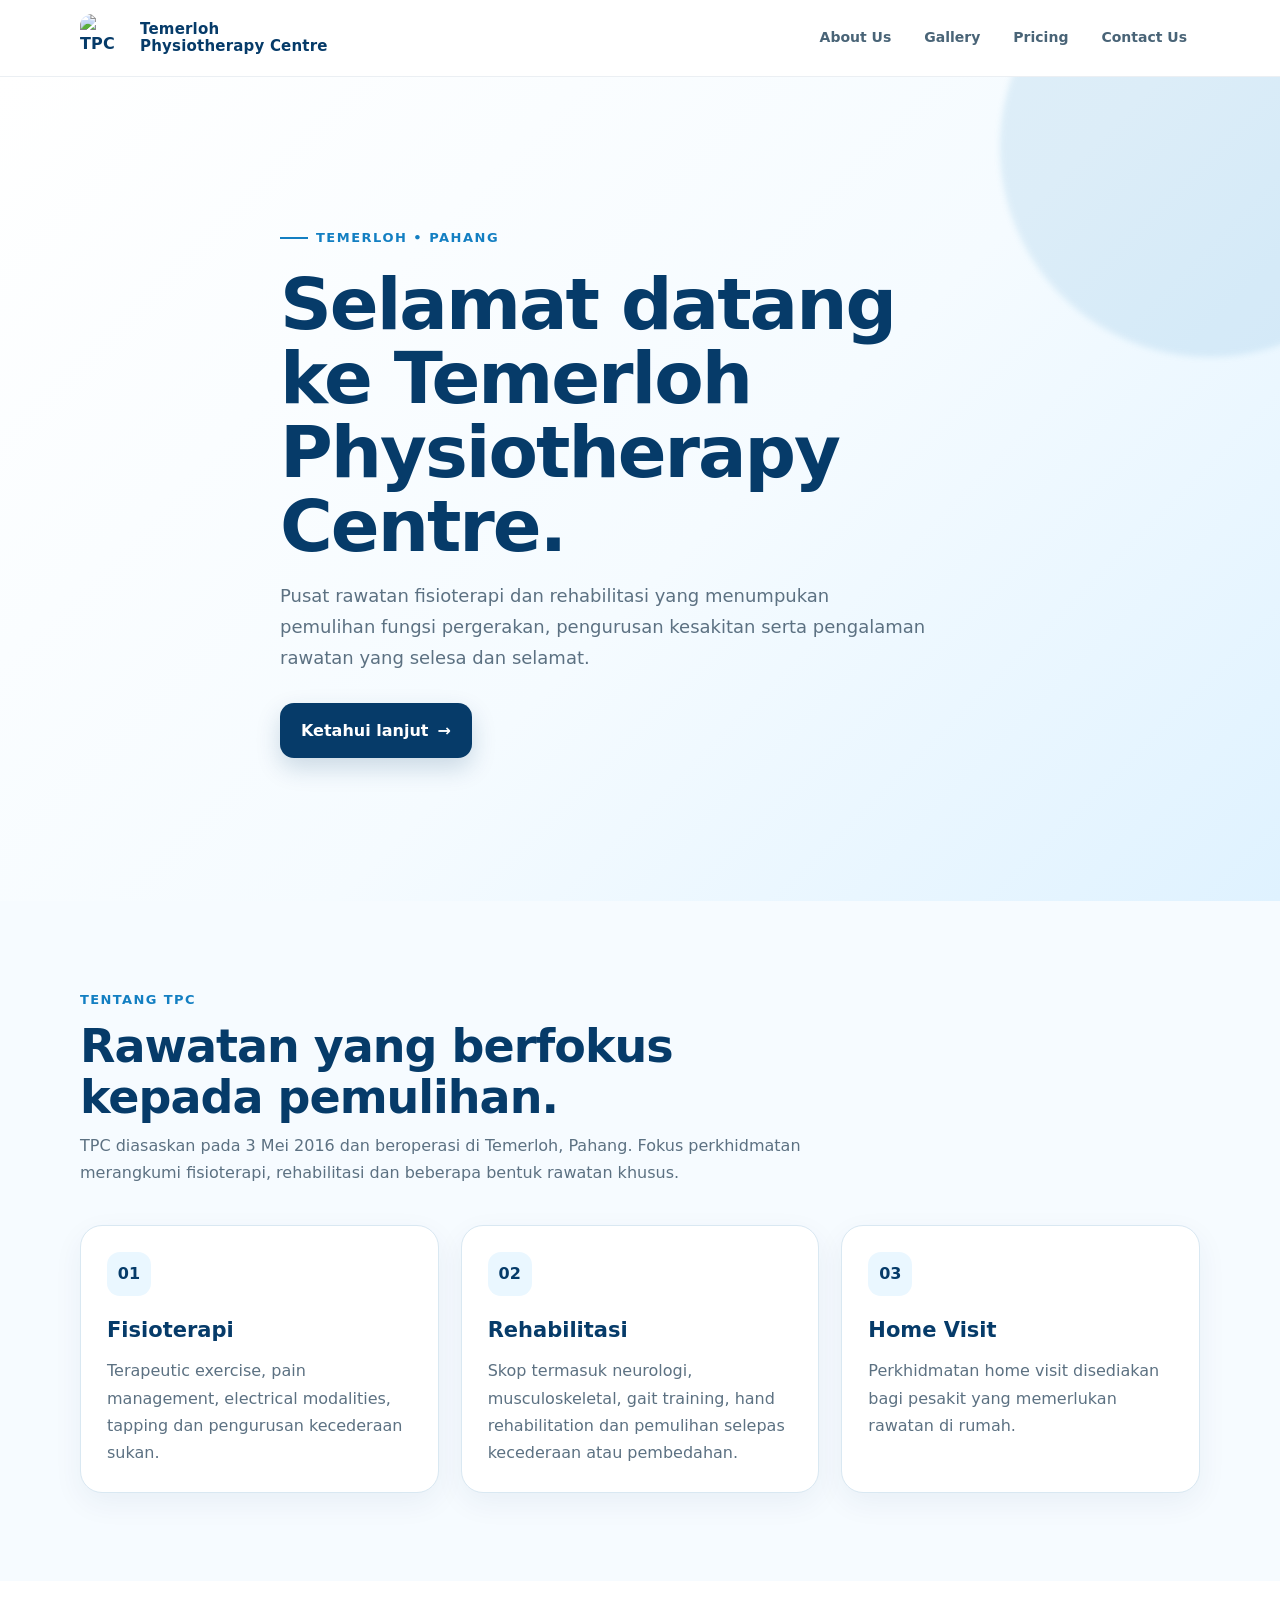
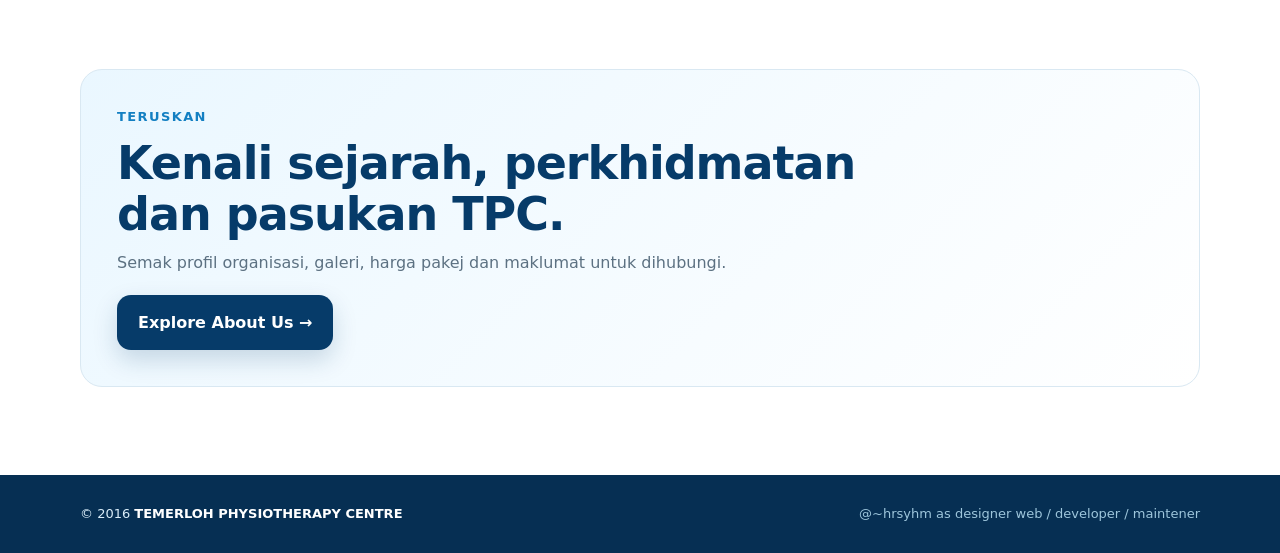
==== index.html @ 19615a8c "Add files via upload" ====
<!doctype html><html lang="ms"><head>
<meta charset="utf-8"><meta name="viewport" content="width=device-width,initial-scale=1,viewport-fit=cover">
<meta name="theme-color" content="#063b69"><meta name="description" content="Temerloh Physiotherapy Centre — pusat rawatan fisioterapi dan rehabilitasi.">
<link rel="manifest" href="manifest.webmanifest"><link rel="icon" href="assets/logo.png">
<link rel="stylesheet" href="styles.css"><title>Selamat Datang | TPC</title></head><body data-page="home">
<div class="loader" aria-label="Memuatkan laman"><div class="loader-inner">
<img class="loader-logo" src="assets/logo.png" alt="TPC"><div class="loader-ring"></div>
<h2>Connecting to TPC</h2><p>Sedang menyediakan pengalaman laman web…</p>
<p class="loader-note">Sekiranya website tidak dapat dijana atau mengalami masalah seperti bug/error code/unavailable, pengguna boleh contact <strong>011-3187 6685 (Hariz)</strong>.</p>
</div></div>
<header class="site-header"><div class="container navbar">
<a class="brand" href="index.html" aria-label="Kembali ke halaman utama"><img src="assets/logo.png" alt="TPC Logo"><span>Temerloh<br>Physiotherapy Centre</span></a>
<button class="menu-btn" aria-label="Open menu" aria-expanded="false">☰</button>
<nav class="nav-links" aria-label="Main navigation">
<a href="about.html" data-page="about">About Us</a><a href="gallery.html" data-page="gallery">Gallery</a><a href="pricing.html" data-page="pricing">Pricing</a><a href="contact.html" data-page="contact">Contact Us</a>
</nav></div></header>
<main>
<section class="hero"><div class="container hero-content">
<div class="eyebrow">Temerloh • Pahang</div>
<h1>Selamat datang ke Temerloh Physiotherapy Centre.</h1>
<p>Pusat rawatan fisioterapi dan rehabilitasi yang menumpukan pemulihan fungsi pergerakan, pengurusan kesakitan serta pengalaman rawatan yang selesa dan selamat.</p>
<a class="btn" href="about.html">Ketahui lanjut <span>→</span></a>
</div></section>
<section class="section soft"><div class="container"><div class="section-head"><div class="kicker">Tentang TPC</div><h2>Rawatan yang berfokus kepada pemulihan.</h2><p>TPC diasaskan pada 3 Mei 2016 dan beroperasi di Temerloh, Pahang. Fokus perkhidmatan merangkumi fisioterapi, rehabilitasi dan beberapa bentuk rawatan khusus.</p></div>
<div class="grid three">
<article class="card"><div class="icon">01</div><h3>Fisioterapi</h3><p>Terapeutic exercise, pain management, electrical modalities, tapping dan pengurusan kecederaan sukan.</p></article>
<article class="card"><div class="icon">02</div><h3>Rehabilitasi</h3><p>Skop termasuk neurologi, musculoskeletal, gait training, hand rehabilitation dan pemulihan selepas kecederaan atau pembedahan.</p></article>
<article class="card"><div class="icon">03</div><h3>Home Visit</h3><p>Perkhidmatan home visit disediakan bagi pesakit yang memerlukan rawatan di rumah.</p></article>
</div></div></section>
<section class="section"><div class="container"><div class="cta"><div class="section-head" style="margin-bottom:18px"><div class="kicker">Teruskan</div><h2>Kenali sejarah, perkhidmatan dan pasukan TPC.</h2><p>Semak profil organisasi, galeri, harga pakej dan maklumat untuk dihubungi.</p></div><a class="btn" href="about.html">Explore About Us →</a></div></div></section>
</main><footer class="site-footer"><div class="container footer-inner">
<div>© 2016 <strong>TEMERLOH PHYSIOTHERAPY CENTRE</strong></div>
<div class="signature">@~hrsyhm <span>as designer web / developer / maintener</span></div>
</div></footer>
<div class="install-card" aria-live="polite"><img src="assets/logo.png" alt="TPC"><div class="content">
<h4>Pasang TPC di Home Screen</h4><p>Tambah laman ini ke Home Screen untuk akses lebih pantas seperti aplikasi.</p>
<div class="install-actions"><button class="install">Add to Home</button><button class="dismiss">Tutup</button></div>
<p class="install-help" hidden>Jika butang pemasangan tidak muncul, gunakan menu Share/Browser dan pilih <strong>Add to Home Screen</strong>.</p>
</div></div>
<script src="script.js"></script></body></html>
---- styles.css ----
:root{
  --navy:#063b69; --blue:#137fc2; --sky:#eaf7ff; --ice:#f6fbff;
  --ink:#163247; --muted:#5c7182; --white:#fff; --line:#d9e8f2;
  --shadow:0 18px 45px rgba(6,59,105,.12);
  --radius:22px;
}
*{box-sizing:border-box}
html{scroll-behavior:smooth}
body{margin:0;font-family:Inter,ui-sans-serif,system-ui,-apple-system,BlinkMacSystemFont,"Segoe UI",sans-serif;color:var(--ink);background:var(--white);line-height:1.7}
body.loading{overflow:hidden}
a{color:inherit;text-decoration:none}
img{max-width:100%;display:block}
button{font:inherit}
.container{width:min(1120px,calc(100% - 40px));margin:auto}
.site-header{position:sticky;top:0;z-index:50;background:rgba(255,255,255,.92);backdrop-filter:blur(16px);border-bottom:1px solid rgba(6,59,105,.08)}
.navbar{min-height:76px;display:flex;align-items:center;justify-content:space-between;gap:22px}
.brand{display:flex;align-items:center;gap:12px;font-weight:800;color:var(--navy);letter-spacing:.2px}
.brand img{width:48px;height:48px;object-fit:cover;border-radius:12px}
.brand span{font-size:15px;line-height:1.15}
.nav-links{display:flex;align-items:center;gap:7px}
.nav-links a{padding:9px 13px;border-radius:12px;color:#496477;font-size:14px;font-weight:650;transition:.2s}
.nav-links a:hover,.nav-links a.active{background:var(--sky);color:var(--navy)}
.menu-btn{display:none;border:0;background:var(--sky);color:var(--navy);width:44px;height:44px;border-radius:12px;cursor:pointer}
.hero{position:relative;overflow:hidden;background:linear-gradient(135deg,#fff 0%,#f5fbff 55%,#dff2ff 100%);min-height:calc(100vh - 76px);display:flex;align-items:center}
.hero:before{content:"";position:absolute;inset:0;background:url("assets/logo.png") center/520px no-repeat;opacity:.055;filter:saturate(.8)}
.hero:after{content:"";position:absolute;width:420px;height:420px;border-radius:50%;right:-140px;top:-140px;background:rgba(19,127,194,.11);filter:blur(3px)}
.hero-content{position:relative;z-index:1;max-width:720px;padding:90px 0}
.eyebrow{display:inline-flex;align-items:center;gap:8px;color:var(--blue);font-size:13px;font-weight:800;text-transform:uppercase;letter-spacing:1.5px}
.eyebrow:before{content:"";width:28px;height:2px;background:var(--blue)}
h1{font-size:clamp(42px,6vw,72px);line-height:1.03;letter-spacing:-2px;margin:18px 0;color:var(--navy)}
.hero p{font-size:18px;color:var(--muted);max-width:650px;margin:0 0 30px}
.btn{display:inline-flex;align-items:center;justify-content:center;gap:9px;padding:13px 20px;border-radius:14px;border:1px solid transparent;background:var(--navy);color:white;font-weight:750;box-shadow:0 10px 24px rgba(6,59,105,.18);transition:.2s}
.btn:hover{transform:translateY(-2px)}
.btn.secondary{background:white;color:var(--navy);border-color:var(--line);box-shadow:none}
.section{padding:88px 0}
.section.soft{background:var(--ice)}
.section-head{max-width:760px;margin-bottom:38px}
.section-head h2{font-size:clamp(30px,4vw,46px);line-height:1.1;margin:10px 0;color:var(--navy);letter-spacing:-1px}
.section-head p{color:var(--muted);margin:0}
.kicker{font-size:13px;font-weight:800;color:var(--blue);text-transform:uppercase;letter-spacing:1.4px}
.grid{display:grid;gap:22px}
.two{grid-template-columns:repeat(2,minmax(0,1fr))}
.three{grid-template-columns:repeat(3,minmax(0,1fr))}
.card{background:#fff;border:1px solid var(--line);border-radius:var(--radius);padding:26px;box-shadow:0 10px 30px rgba(6,59,105,.06)}
.card h3{margin:0 0 9px;color:var(--navy);font-size:21px}
.card p{margin:0;color:var(--muted)}
.icon{width:44px;height:44px;border-radius:13px;display:grid;place-items:center;background:var(--sky);color:var(--navy);font-weight:900;margin-bottom:17px}
.about-intro{display:grid;grid-template-columns:1.15fr .85fr;gap:28px;align-items:stretch}
.quote{background:linear-gradient(145deg,var(--navy),#0b6aa8);color:#fff;border-radius:var(--radius);padding:34px;box-shadow:var(--shadow)}
.quote p{color:rgba(255,255,255,.86);font-size:18px}
.quote strong{display:block;margin-top:18px}
.timeline{position:relative;margin-top:25px;padding-left:28px}
.timeline:before{content:"";position:absolute;left:7px;top:5px;bottom:5px;width:2px;background:#c8e1ef}
.timeline-item{position:relative;padding:0 0 30px}
.timeline-item:before{content:"";position:absolute;left:-27px;top:7px;width:12px;height:12px;background:var(--blue);border:3px solid white;box-shadow:0 0 0 2px #b8dced;border-radius:50%}
.timeline-item .date{font-weight:850;color:var(--blue);font-size:13px}
.timeline-item h3{margin:3px 0 4px;color:var(--navy)}
.timeline-item p{margin:0;color:var(--muted)}
.list{margin:0;padding-left:20px;color:var(--muted)}
.list li{margin:7px 0}
.team-card{display:grid;grid-template-columns:110px 1fr;gap:20px;align-items:center}
.team-photo{width:110px;height:110px;border-radius:18px;object-fit:cover;background:var(--sky);border:1px solid var(--line)}
.small{font-size:13px;color:var(--muted)}
.gallery-grid{display:grid;grid-template-columns:repeat(3,1fr);gap:15px}
.gallery-item{position:relative;aspect-ratio:4/3;overflow:hidden;border-radius:18px;border:1px solid var(--line);cursor:pointer;background:#eef7fb}
.gallery-item img{width:100%;height:100%;object-fit:cover;transition:.35s}
.gallery-item:hover img{transform:scale(1.05)}
.gallery-item .tag{position:absolute;left:12px;bottom:12px;padding:5px 9px;background:rgba(255,255,255,.9);border-radius:999px;font-size:12px;font-weight:750;color:var(--navy)}
.modal{position:fixed;inset:0;background:rgba(2,20,34,.88);z-index:100;display:none;align-items:center;justify-content:center;padding:20px}
.modal.open{display:flex}
.modal-inner{position:relative;width:min(1050px,100%);display:grid;grid-template-columns:1fr auto;align-items:center;gap:12px}
.modal img{max-height:82vh;width:100%;object-fit:contain;border-radius:16px}
.modal-close,.modal-prev,.modal-next{border:0;background:rgba(255,255,255,.14);color:white;width:46px;height:46px;border-radius:50%;cursor:pointer;font-size:24px;backdrop-filter:blur(8px)}
.modal-close{position:absolute;right:10px;top:10px;z-index:2}
.modal-nav{position:absolute;inset:0;display:flex;align-items:center;justify-content:space-between;padding:0 10px;pointer-events:none}
.modal-nav button{pointer-events:auto}
.price-layout{display:grid;grid-template-columns:1fr 1fr;gap:28px;align-items:center}
.price-image{border-radius:20px;border:1px solid var(--line);box-shadow:var(--shadow);overflow:hidden}
.price-list{display:grid;gap:15px}
.price-row{display:flex;justify-content:space-between;gap:20px;align-items:center;background:white;border:1px solid var(--line);border-radius:18px;padding:20px 22px}
.price-row strong{color:var(--navy);font-size:18px}
.price{font-weight:900;color:var(--blue);font-size:22px;white-space:nowrap}
.contact-grid{display:grid;grid-template-columns:repeat(2,1fr);gap:22px}
.contact-card{position:relative;cursor:pointer;min-height:240px;overflow:hidden}
.contact-card .hint{font-size:11px;text-transform:uppercase;letter-spacing:1px;color:var(--blue);font-weight:850}
.contact-card .arrow{position:absolute;right:22px;top:22px;width:38px;height:38px;border-radius:50%;background:var(--sky);display:grid;place-items:center;color:var(--navy)}
.contact-details{display:none;margin-top:18px;padding-top:18px;border-top:1px dashed var(--line)}
.contact-card.open .contact-details{display:block}
.contact-details a{color:var(--blue);font-weight:750}
.cta{padding:36px;border-radius:var(--radius);background:linear-gradient(135deg,#eaf7ff,#fff);border:1px solid var(--line)}
.site-footer{background:#062f53;color:#d9edf9;padding:28px 0}
.footer-inner{display:flex;justify-content:space-between;gap:20px;align-items:center;font-size:13px}
.footer-inner .signature{text-align:right;color:#9ec6dc}
.footer-inner strong{color:white}
.page-hero{background:linear-gradient(135deg,#f7fcff,#e8f6ff);padding:78px 0 62px;position:relative;overflow:hidden}
.page-hero:after{content:"";position:absolute;right:-100px;top:-160px;width:380px;height:380px;border-radius:50%;background:rgba(19,127,194,.1)}
.page-hero .container{position:relative;z-index:1}
.page-hero h1{font-size:clamp(40px,6vw,62px);margin:10px 0}
.page-hero p{max-width:760px;color:var(--muted);font-size:17px}
.install-card{position:fixed;z-index:80;left:14px;right:14px;bottom:14px;background:white;border:1px solid var(--line);border-radius:20px;box-shadow:0 20px 50px rgba(6,59,105,.2);padding:17px;display:none;gap:13px;align-items:flex-start}
.install-card.show{display:flex}
.install-card img{width:44px;height:44px;border-radius:11px}
.install-card .content{flex:1}
.install-card h4{margin:0;color:var(--navy);font-size:15px}
.install-card p{margin:3px 0 10px;color:var(--muted);font-size:12px;line-height:1.45}
.install-actions{display:flex;gap:7px}
.install-actions button{border:0;border-radius:10px;padding:8px 11px;font-size:12px;font-weight:800;cursor:pointer;background:var(--navy);color:white}
.install-actions .dismiss{background:#eef6fa;color:var(--navy)}
.loader{position:fixed;inset:0;z-index:1000;background:linear-gradient(145deg,#fff,#e9f7ff);display:flex;align-items:center;justify-content:center;transition:opacity .45s,visibility .45s}
.loader.hide{opacity:0;visibility:hidden;pointer-events:none}
.loader-inner{text-align:center;width:min(360px,80vw)}
.loader-logo{width:90px;height:90px;border-radius:23px;object-fit:cover;margin:0 auto 20px;box-shadow:0 15px 40px rgba(6,59,105,.15);animation:float 1.7s ease-in-out infinite}
.loader-ring{width:42px;height:42px;border:3px solid #cce7f5;border-top-color:var(--blue);border-radius:50%;margin:0 auto 16px;animation:spin 1s linear infinite}
.loader h2{margin:0;color:var(--navy);font-size:17px}
.loader p{margin:5px 0 0;color:var(--muted);font-size:12px}
.loader-note{margin-top:30px!important;font-size:11px!important;line-height:1.55}
@keyframes spin{to{transform:rotate(360deg)}}
@keyframes float{50%{transform:translateY(-5px)}}
.not-found{min-height:calc(100vh - 76px - 90px);display:grid;place-items:center;text-align:center;padding:70px 0}
.not-found .code{font-size:clamp(90px,20vw,180px);line-height:.8;font-weight:950;color:var(--navy);letter-spacing:-10px}
.not-found h1{font-size:36px;letter-spacing:-1px;margin:28px 0 8px}
.not-found p{color:var(--muted);margin:0 auto 24px;max-width:550px}
@media(max-width:850px){
 .nav-links{display:none;position:absolute;top:76px;left:0;right:0;background:white;border-bottom:1px solid var(--line);padding:10px 20px 18px;flex-direction:column;align-items:stretch;box-shadow:0 15px 30px rgba(6,59,105,.08)}
 .nav-links.open{display:flex}.nav-links a{padding:12px 14px}.menu-btn{display:block}
 .about-intro,.price-layout{grid-template-columns:1fr}.three{grid-template-columns:1fr 1fr}
 .gallery-grid{grid-template-columns:1fr 1fr}
}
@media(max-width:600px){
 .container{width:min(100% - 28px,1120px)}
 .navbar{min-height:68px}.brand img{width:42px;height:42px}.brand span{font-size:13px}.menu-btn{width:42px;height:42px}
 .hero{min-height:calc(100svh - 68px)}.hero-content{padding:70px 0}.hero p{font-size:16px}
 .section{padding:64px 0}.two,.three,.contact-grid{grid-template-columns:1fr}
 .gallery-grid{grid-template-columns:1fr 1fr;gap:10px}
 .gallery-item{border-radius:13px}
 .team-card{grid-template-columns:82px 1fr}.team-photo{width:82px;height:82px}
 .footer-inner{flex-direction:column;align-items:flex-start}.footer-inner .signature{text-align:left}
 .price-row{align-items:flex-start;flex-direction:column;gap:5px}
 .price{font-size:20px}
 .modal{padding:10px}.modal img{max-height:75vh}
}
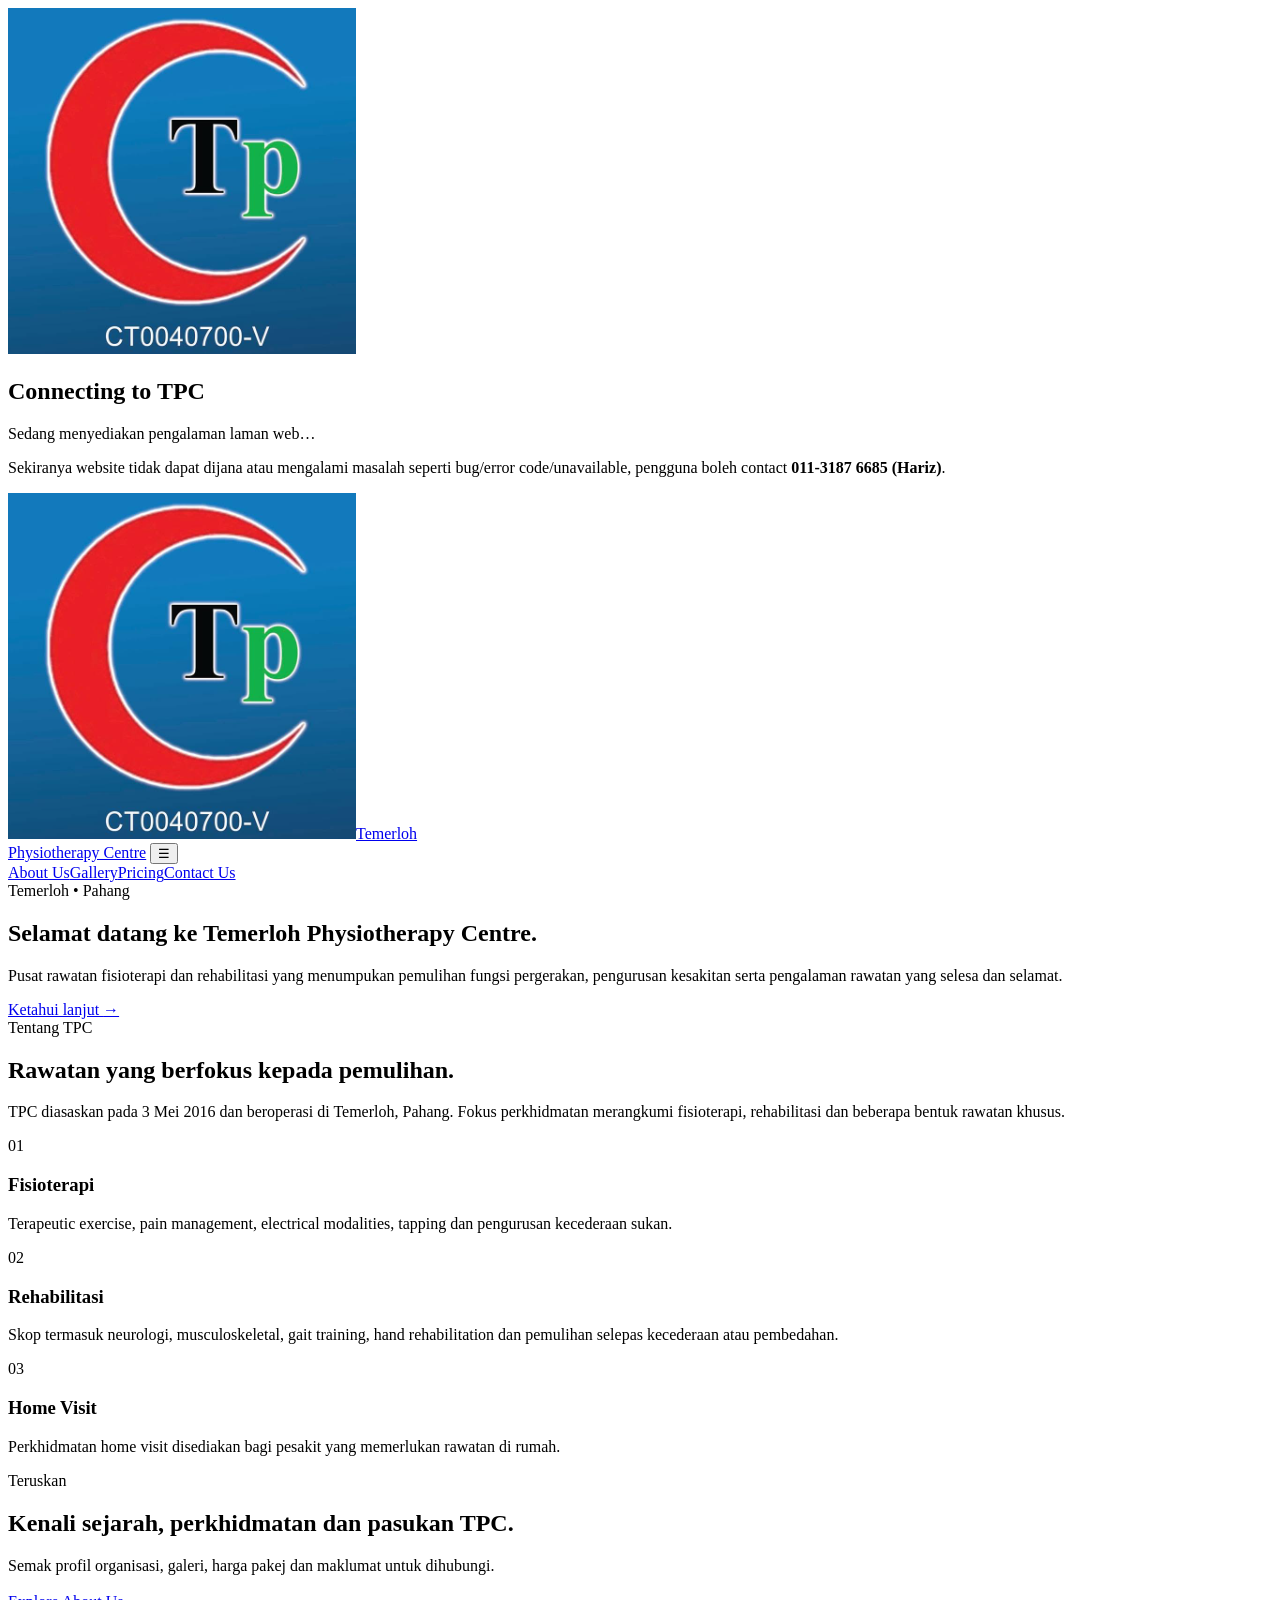
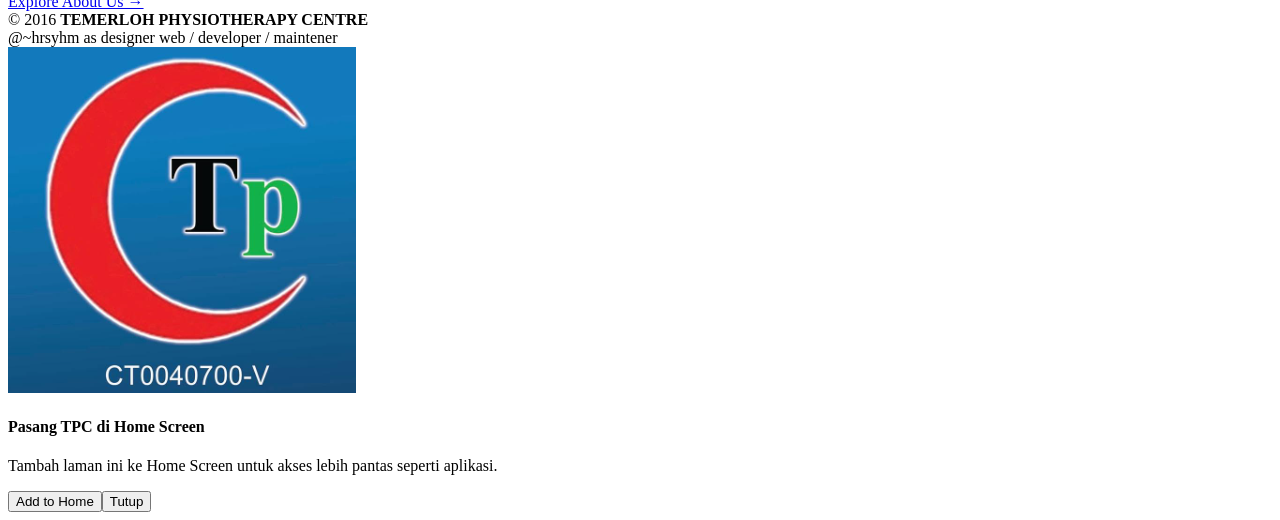
==== commit 94a3b096: "Add files via upload" ====
--- a/index.html
+++ b/index.html
@@ -9,7 +9,7 @@
 <p class="loader-note">Sekiranya website tidak dapat dijana atau mengalami masalah seperti bug/error code/unavailable, pengguna boleh contact <strong>011-3187 6685 (Hariz)</strong>.</p>
 </div></div>
 <header class="site-header"><div class="container navbar">
-<a class="brand" href="index.html" aria-label="Kembali ke halaman utama"><img src="assets/logo.png" alt="TPC Logo"><span>Temerloh<br>Physiotherapy Centre</span></a>
+<a class="brand" href="./" aria-label="Kembali ke halaman utama"><img src="assets/logo.png" alt="TPC Logo"><span>Temerloh<br>Physiotherapy Centre</span></a>
 <button class="menu-btn" aria-label="Open menu" aria-expanded="false">☰</button>
 <nav class="nav-links" aria-label="Main navigation">
 <a href="about.html" data-page="about">About Us</a><a href="gallery.html" data-page="gallery">Gallery</a><a href="pricing.html" data-page="pricing">Pricing</a><a href="contact.html" data-page="contact">Contact Us</a>
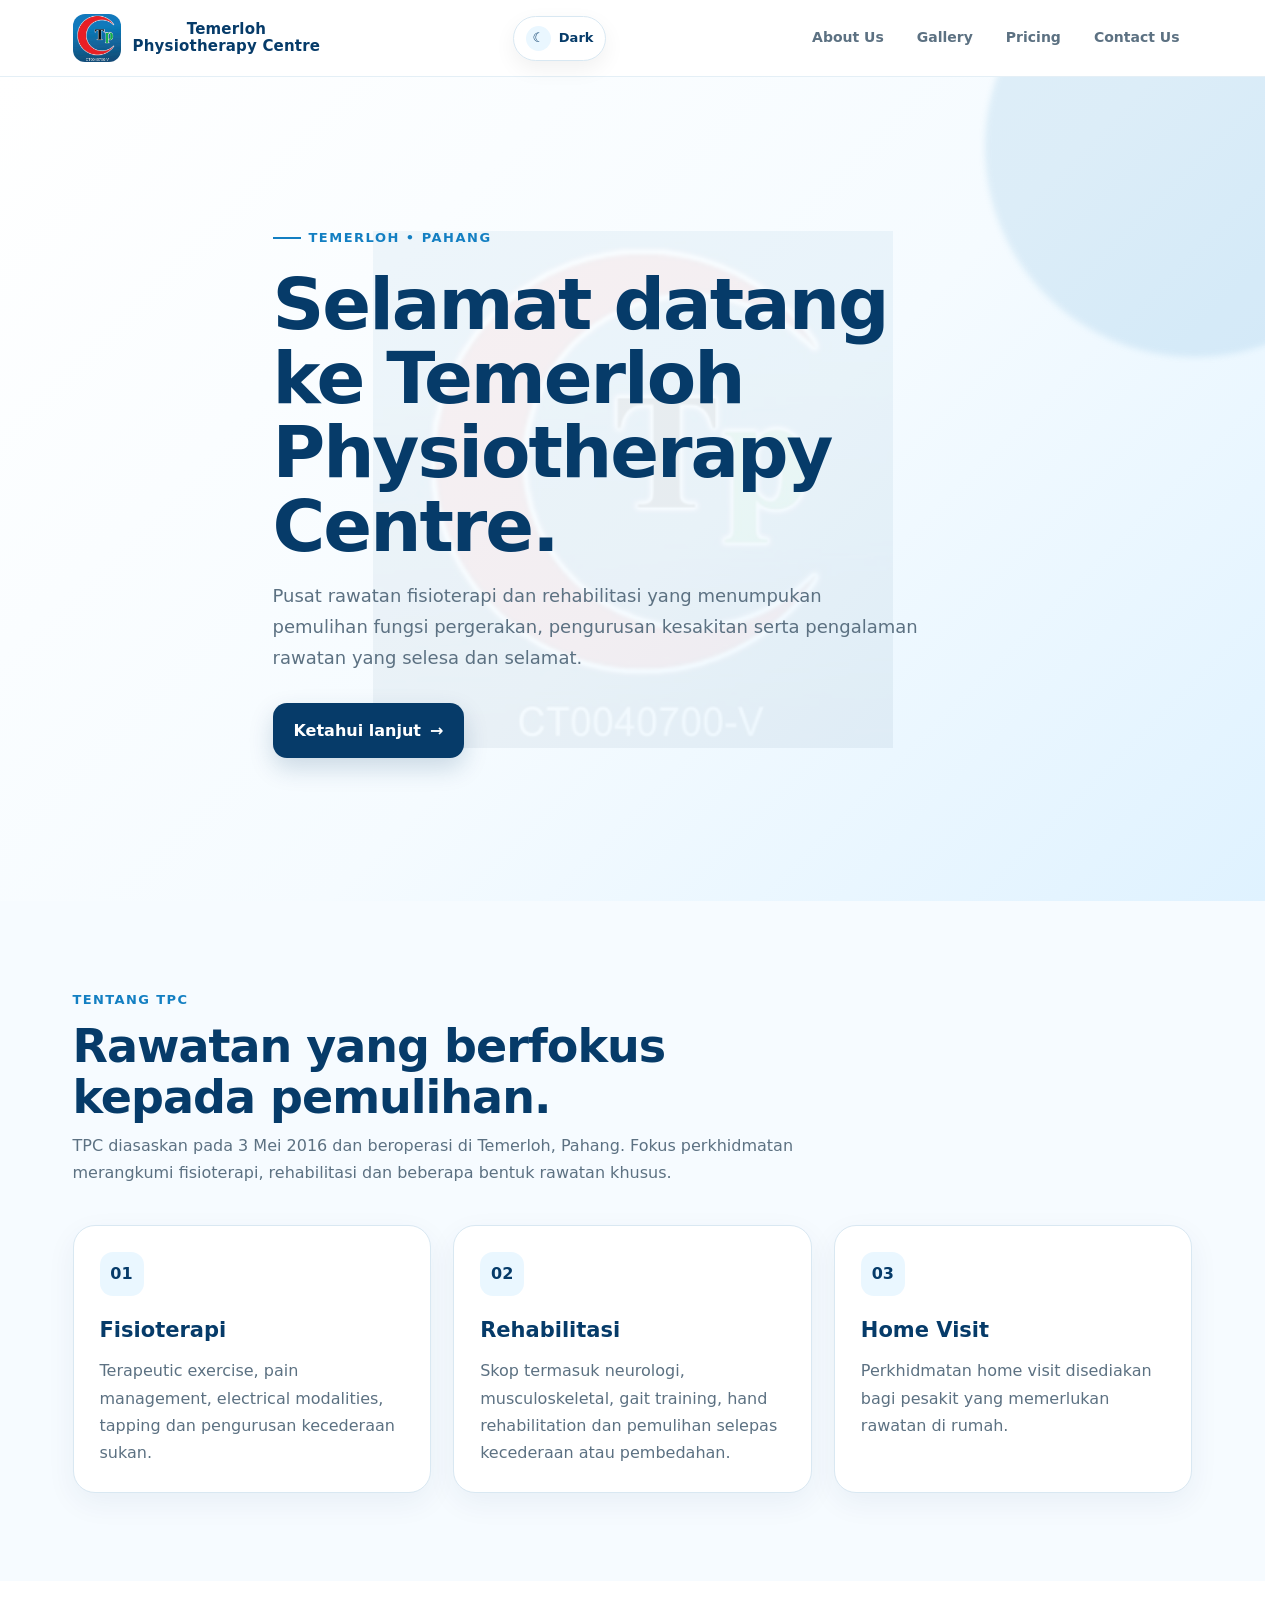
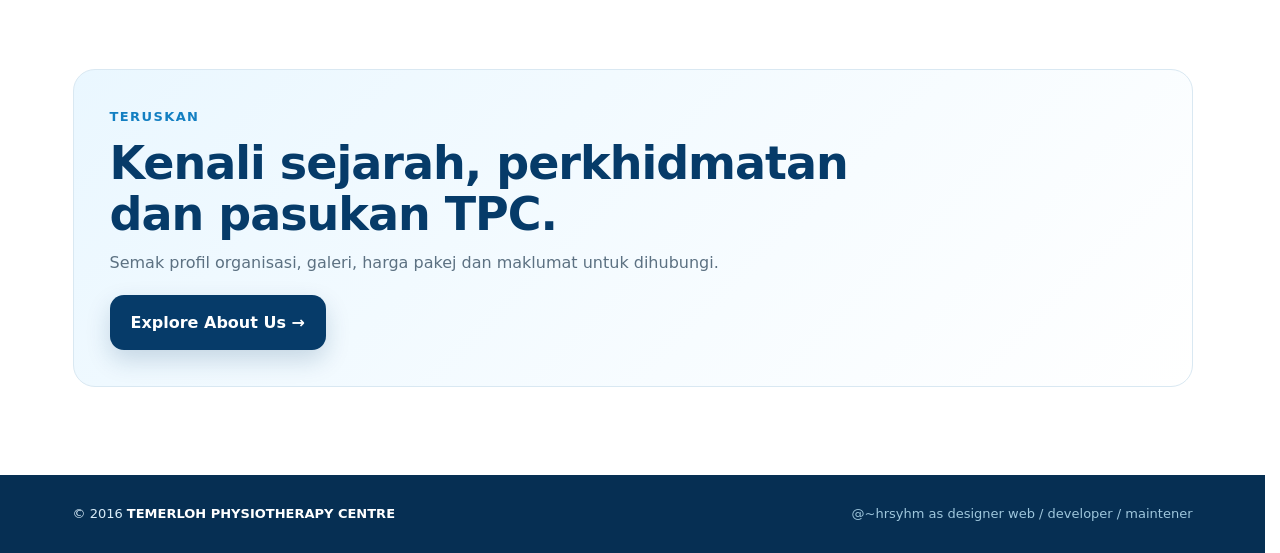
==== commit 8711ccab: "Add files via upload" ====
--- a/index.html
+++ b/index.html
@@ -1,25 +1,252 @@
-<!doctype html><html lang="ms"><head>
-<meta charset="utf-8"><meta name="viewport" content="width=device-width,initial-scale=1,viewport-fit=cover">
-<meta name="theme-color" content="#063b69"><meta name="description" content="Temerloh Physiotherapy Centre — pusat rawatan fisioterapi dan rehabilitasi.">
-<link rel="manifest" href="manifest.webmanifest"><link rel="icon" href="assets/logo.png">
-<link rel="stylesheet" href="styles.css"><title>Selamat Datang | TPC</title></head><body data-page="home">
-<div class="loader" aria-label="Memuatkan laman"><div class="loader-inner">
-<img class="loader-logo" src="assets/logo.png" alt="TPC"><div class="loader-ring"></div>
-<h2>Connecting to TPC</h2><p>Sedang menyediakan pengalaman laman web…</p>
-<p class="loader-note">Sekiranya website tidak dapat dijana atau mengalami masalah seperti bug/error code/unavailable, pengguna boleh contact <strong>011-3187 6685 (Hariz)</strong>.</p>
-</div></div>
-<header class="site-header"><div class="container navbar">
-<a class="brand" href="./" aria-label="Kembali ke halaman utama"><img src="assets/logo.png" alt="TPC Logo"><span>Temerloh<br>Physiotherapy Centre</span></a>
-<button class="menu-btn" aria-label="Open menu" aria-expanded="false">☰</button>
-<nav class="nav-links" aria-label="Main navigation">
-<a href="about.html" data-page="about">About Us</a><a href="gallery.html" data-page="gallery">Gallery</a><a href="pricing.html" data-page="pricing">Pricing</a><a href="contact.html" data-page="contact">Contact Us</a>
-</nav></div></header>
-<main>
+<!doctype html>
+<html lang="ms" data-theme="light">
+<head>
+<meta charset="utf-8">
+<meta name="viewport" content="width=device-width,initial-scale=1,viewport-fit=cover">
+<meta name="theme-color" content="#063b69">
+<meta name="description" content="Temerloh Physiotherapy Centre — pusat rawatan fisioterapi dan rehabilitasi.">
+<link rel="manifest" href="manifest.webmanifest">
+<link rel="icon" href="assets/logo.png">
+<title>Selamat Datang | TPC</title>
+<script>
+(() => {
+  try {
+    const theme = sessionStorage.getItem('tpcTheme');
+    if (theme === 'dark' || theme === 'light') document.documentElement.dataset.theme = theme;
+  } catch(e) {}
+})();
+</script>
+<style>
+:root{
+  --navy:#063b69; --blue:#137fc2; --sky:#eaf7ff; --ice:#f6fbff;
+  --ink:#163247; --muted:#5c7182; --white:#fff; --line:#d9e8f2;
+  --shadow:0 18px 45px rgba(6,59,105,.12); --radius:22px;
+  --header-bg:rgba(255,255,255,.92); --card-bg:#fff;
+  --hero-a:#fff; --hero-b:#f5fbff; --hero-c:#dff2ff;
+}
+html[data-theme="dark"]{
+  --navy:#d6a93a; --blue:#e0b84f; --sky:#3b111b; --ice:#17090d;
+  --ink:#f6ead0; --muted:#c8bba8; --white:#0b0809; --line:#4b2930;
+  --shadow:0 18px 45px rgba(0,0,0,.42); --header-bg:rgba(11,8,9,.92);
+  --card-bg:#120c0e; --hero-a:#0b0809; --hero-b:#16090d; --hero-c:#3a101b;
+}
+*{box-sizing:border-box}
+html{scroll-behavior:auto;scrollbar-gutter:stable}
+body{margin:0;font-family:Inter,ui-sans-serif,system-ui,-apple-system,BlinkMacSystemFont,"Segoe UI",sans-serif;color:var(--ink);background:var(--white);line-height:1.7;transition:background-color .28s,color .28s}
+body.loading{overflow:hidden}
+a{color:inherit;text-decoration:none}
+img{max-width:100%;display:block}
+button{font:inherit}
+.container{width:min(1120px,calc(100% - 40px));margin:auto}
+.site-header{position:sticky;top:0;z-index:50;background:var(--header-bg);backdrop-filter:blur(16px);border-bottom:1px solid color-mix(in srgb,var(--line) 70%,transparent);transition:background .28s,border-color .28s}
+.navbar{min-height:76px;display:flex;align-items:center;justify-content:space-between;gap:22px}
+.brand{display:flex;align-items:center;gap:12px;font-weight:800;color:var(--navy);letter-spacing:.2px;border:0;background:transparent;padding:0;margin:0;appearance:none;-webkit-appearance:none;cursor:pointer}
+.brand img{width:48px;height:48px;object-fit:cover;border-radius:12px}
+.brand span{font-size:15px;line-height:1.15}
+.nav-links{display:flex;align-items:center;gap:7px}
+.nav-links a{padding:9px 13px;border-radius:12px;color:var(--muted);font-size:14px;font-weight:650;transition:.2s}
+.nav-links a:hover,.nav-links a.active{background:var(--sky);color:var(--navy)}
+.nav-actions{display:flex;align-items:center;gap:9px}
+.theme-toggle{position:relative;display:inline-flex;align-items:center;gap:8px;border:1px solid var(--line);background:var(--card-bg);color:var(--navy);padding:9px 12px;border-radius:999px;cursor:pointer;font-size:13px;font-weight:800;box-shadow:0 8px 22px rgba(0,0,0,.06);transition:transform .2s,box-shadow .2s,background .25s}
+.theme-toggle:hover{transform:translateY(-2px) rotate(-1deg);box-shadow:0 12px 28px rgba(0,0,0,.12)}
+.theme-toggle:active{transform:scale(.94)}
+.theme-icon{display:grid;place-items:center;width:25px;height:25px;border-radius:50%;background:var(--sky);transition:transform .45s}
+.theme-toggle:hover .theme-icon{transform:rotate(25deg) scale(1.08)}
+.theme-label{white-space:nowrap}
+.menu-btn{display:none;border:0;background:var(--sky);color:var(--navy);width:44px;height:44px;border-radius:12px;cursor:pointer}
+.view{display:none}
+.view.active{display:block}
+.view.not-found{display:none}
+.view.not-found.active{display:grid}
+.hero{position:relative;overflow:hidden;background:linear-gradient(135deg,var(--hero-a) 0%,var(--hero-b) 55%,var(--hero-c) 100%);min-height:calc(100vh - 76px);display:flex;align-items:center}
+.hero:before{content:"";position:absolute;inset:0;background:url("assets/logo.png") center/520px no-repeat;opacity:.055;filter:saturate(.8);transition:filter .35s,opacity .35s}
+html[data-theme="dark"] .hero:before{opacity:.12;filter:grayscale(1) sepia(1) saturate(5) hue-rotate(325deg) brightness(.9)}
+.hero:after{content:"";position:absolute;width:420px;height:420px;border-radius:50%;right:-140px;top:-140px;background:rgba(19,127,194,.11);filter:blur(3px)}
+html[data-theme="dark"] .hero:after{background:rgba(166,24,55,.2)}
+.hero-content{position:relative;z-index:1;max-width:720px;padding:90px 0}
+.eyebrow{display:inline-flex;align-items:center;gap:8px;color:var(--blue);font-size:13px;font-weight:800;text-transform:uppercase;letter-spacing:1.5px}
+.eyebrow:before{content:"";width:28px;height:2px;background:var(--blue)}
+h1{font-size:clamp(42px,6vw,72px);line-height:1.03;letter-spacing:-2px;margin:18px 0;color:var(--navy)}
+.hero p{font-size:18px;color:var(--muted);max-width:650px;margin:0 0 30px}
+.btn{display:inline-flex;align-items:center;justify-content:center;gap:9px;padding:13px 20px;border-radius:14px;border:1px solid transparent;background:var(--navy);color:var(--white);font-weight:750;box-shadow:0 10px 24px rgba(6,59,105,.18);transition:.2s}
+.btn:hover{transform:translateY(-2px)}
+.btn.secondary{background:var(--card-bg);color:var(--navy);border-color:var(--line);box-shadow:none}
+.section{padding:88px 0}
+.section.soft{background:var(--ice)}
+.section-head{max-width:760px;margin-bottom:38px}
+.section-head h2{font-size:clamp(30px,4vw,46px);line-height:1.1;margin:10px 0;color:var(--navy);letter-spacing:-1px}
+.section-head p{color:var(--muted);margin:0}
+.kicker{font-size:13px;font-weight:800;color:var(--blue);text-transform:uppercase;letter-spacing:1.4px}
+.grid{display:grid;gap:22px}
+.two{grid-template-columns:repeat(2,minmax(0,1fr))}
+.three{grid-template-columns:repeat(3,minmax(0,1fr))}
+.card{background:var(--card-bg);border:1px solid var(--line);border-radius:var(--radius);padding:26px;box-shadow:0 10px 30px rgba(6,59,105,.06);transition:background .28s,border-color .28s,color .28s}
+.card h3{margin:0 0 9px;color:var(--navy);font-size:21px}
+.card p{margin:0;color:var(--muted)}
+.icon{width:44px;height:44px;border-radius:13px;display:grid;place-items:center;background:var(--sky);color:var(--navy);font-weight:900;margin-bottom:17px}
+.about-intro{display:grid;grid-template-columns:1.15fr .85fr;gap:28px;align-items:stretch}
+.quote{background:linear-gradient(145deg,#063b69,#0b6aa8);color:#fff;border-radius:var(--radius);padding:34px;box-shadow:var(--shadow)}
+html[data-theme="dark"] .quote{background:linear-gradient(145deg,#3b0b17,#120a0d);color:#f7e6bf;border:1px solid #6c3b25}
+.quote p{color:rgba(255,255,255,.86);font-size:18px}
+.quote strong{display:block;margin-top:18px}
+.timeline{position:relative;margin-top:25px;padding-left:28px}
+.timeline:before{content:"";position:absolute;left:7px;top:5px;bottom:5px;width:2px;background:var(--line)}
+.timeline-item{position:relative;padding:0 0 30px}
+.timeline-item:before{content:"";position:absolute;left:-27px;top:7px;width:12px;height:12px;background:var(--blue);border:3px solid var(--white);box-shadow:0 0 0 2px var(--line);border-radius:50%}
+.timeline-item .date{font-weight:850;color:var(--blue);font-size:13px}
+.timeline-item h3{margin:3px 0 4px;color:var(--navy)}
+.timeline-item p{margin:0;color:var(--muted)}
+.list{margin:0;padding-left:20px;color:var(--muted)}
+.list li{margin:7px 0}
+.team-card{display:grid;grid-template-columns:110px 1fr;gap:20px;align-items:center}
+.team-photo{width:110px;height:110px;border-radius:18px;object-fit:cover;background:var(--sky);border:1px solid var(--line)}
+.small{font-size:13px;color:var(--muted)}
+.gallery-grid{display:grid;grid-template-columns:repeat(3,1fr);gap:15px}
+.gallery-item{position:relative;aspect-ratio:4/3;overflow:hidden;border-radius:18px;border:1px solid var(--line);cursor:pointer;background:#eef7fb}
+.gallery-item img{width:100%;height:100%;object-fit:cover;transition:.35s}
+.gallery-item:hover img{transform:scale(1.05)}
+.gallery-item .tag{position:absolute;left:12px;bottom:12px;padding:5px 9px;background:rgba(255,255,255,.9);border-radius:999px;font-size:12px;font-weight:750;color:#063b69}
+.modal{position:fixed;inset:0;background:rgba(2,20,34,.88);z-index:100;display:none;align-items:center;justify-content:center;padding:20px}
+.modal.open{display:flex}
+.modal-inner{position:relative;width:min(1050px,100%);display:grid;grid-template-columns:1fr auto;align-items:center;gap:12px}
+.modal img{max-height:82vh;width:100%;object-fit:contain;border-radius:16px}
+.modal-close,.modal-prev,.modal-next{border:0;background:rgba(255,255,255,.14);color:white;width:46px;height:46px;border-radius:50%;cursor:pointer;font-size:24px;backdrop-filter:blur(8px);transition:transform .2s,background .2s}
+.modal-close:hover,.modal-prev:hover,.modal-next:hover{transform:scale(1.06);background:rgba(255,255,255,.22)}
+.modal-close{position:absolute;right:10px;top:10px;z-index:2}
+.modal-nav{position:absolute;inset:0;display:flex;align-items:center;justify-content:space-between;padding:0 10px;pointer-events:none}
+.modal-nav button{pointer-events:auto}
+.price-layout{display:grid;grid-template-columns:1fr 1fr;gap:28px;align-items:center}
+.price-image{border-radius:20px;border:1px solid var(--line);box-shadow:var(--shadow);overflow:hidden}
+.price-list{display:grid;gap:15px}
+.price-row{display:flex;justify-content:space-between;gap:20px;align-items:center;background:var(--card-bg);border:1px solid var(--line);border-radius:18px;padding:20px 22px}
+.price-row strong{color:var(--navy);font-size:18px}
+.price{font-weight:900;color:var(--blue);font-size:22px;white-space:nowrap}
+.contact-grid{display:grid;grid-template-columns:repeat(2,1fr);gap:22px}
+.contact-card{position:relative;cursor:pointer;min-height:240px;overflow:hidden;transition:transform .25s,box-shadow .25s,border-color .25s}
+.contact-card:hover{transform:translateY(-5px);box-shadow:0 18px 42px rgba(6,59,105,.15);border-color:color-mix(in srgb,var(--blue) 45%,var(--line))}
+html[data-theme="dark"] .contact-card:hover{box-shadow:0 18px 42px rgba(0,0,0,.5);border-color:#9c6f28}
+.contact-card:active{transform:translateY(-1px) scale(.995)}
+.contact-card .hint{font-size:11px;text-transform:uppercase;letter-spacing:1px;color:var(--blue);font-weight:850}
+.contact-card .arrow{position:absolute;right:22px;top:22px;width:38px;height:38px;border-radius:50%;background:var(--sky);display:grid;place-items:center;color:var(--navy);transition:transform .25s}
+.contact-card:hover .arrow{transform:translate(2px,-2px) rotate(8deg)}
+.contact-details{display:none}
+.contact-modal{position:fixed;inset:0;z-index:200;display:none;align-items:center;justify-content:center;padding:18px;background:rgba(2,8,14,.72);backdrop-filter:blur(8px)}
+.contact-modal.open{display:flex;animation:fadeIn .2s ease}
+.member-dialog{position:relative;width:min(620px,100%);max-height:min(720px,92vh);overflow:auto;background:var(--card-bg);border:1px solid var(--line);border-radius:28px;box-shadow:0 30px 80px rgba(0,0,0,.28);padding:30px;animation:memberIn .28s cubic-bezier(.2,.8,.2,1)}
+.member-dialog-head{display:flex;gap:20px;align-items:center;padding-right:40px}
+.member-dialog-head .team-photo{width:120px;height:120px;border-radius:24px}
+.member-role{margin:3px 0 0;color:var(--blue)!important;font-weight:800}
+.member-close{position:absolute;right:18px;top:18px;width:42px;height:42px;border:1px solid var(--line);border-radius:50%;background:var(--sky);color:var(--navy);font-size:25px;line-height:1;cursor:pointer;transition:transform .2s,background .2s}
+.member-close:hover{transform:rotate(90deg) scale(1.06)}
+.member-info{margin-top:25px;padding-top:22px;border-top:1px dashed var(--line)}
+.member-info p{color:var(--muted)}
+.wa-btn{display:inline-flex;align-items:center;justify-content:center;gap:8px;width:100%;padding:14px 18px;border-radius:15px;background:#25D366;color:#fff!important;font-weight:900;border:0;box-shadow:0 10px 25px rgba(37,211,102,.24);transition:transform .2s,box-shadow .2s,filter .2s}
+.wa-btn:hover{transform:translateY(-3px);box-shadow:0 16px 30px rgba(37,211,102,.32);filter:saturate(1.08)}
+.wa-btn:active{transform:scale(.97)}
+.cta{padding:36px;border-radius:var(--radius);background:linear-gradient(135deg,var(--sky),var(--card-bg));border:1px solid var(--line)}
+.site-footer{background:#062f53;color:#d9edf9;padding:28px 0}
+html[data-theme="dark"] .site-footer{background:#050304;color:#d8c59e;border-top:1px solid #3e2229}
+.footer-inner{display:flex;justify-content:space-between;gap:20px;align-items:center;font-size:13px}
+.footer-inner .signature{text-align:right;color:#9ec6dc}
+html[data-theme="dark"] .footer-inner .signature{color:#bda86f}
+.footer-inner strong{color:white}
+html[data-theme="dark"] .footer-inner strong{color:#e2bb50}
+.page-hero{background:linear-gradient(135deg,var(--hero-a),var(--hero-b));padding:78px 0 62px;position:relative;overflow:hidden}
+.page-hero:after{content:"";position:absolute;right:-100px;top:-160px;width:380px;height:380px;border-radius:50%;background:rgba(19,127,194,.1)}
+html[data-theme="dark"] .page-hero:after{background:rgba(139,18,47,.22)}
+.page-hero .container{position:relative;z-index:1}
+.page-hero h1{font-size:clamp(40px,6vw,62px);margin:10px 0}
+.page-hero p{max-width:760px;color:var(--muted);font-size:17px}
+.install-card{position:fixed;z-index:80;left:14px;right:14px;bottom:14px;background:var(--card-bg);border:1px solid var(--line);border-radius:20px;box-shadow:0 20px 50px rgba(6,59,105,.2);padding:17px;display:none;gap:13px;align-items:flex-start}
+.install-card.show{display:flex}
+.install-card img{width:44px;height:44px;border-radius:11px}
+.install-card .content{flex:1}
+.install-card h4{margin:0;color:var(--navy);font-size:15px}
+.install-card p{margin:3px 0 10px;color:var(--muted);font-size:12px;line-height:1.45}
+.install-actions{display:flex;gap:7px}
+.install-actions button{border:0;border-radius:10px;padding:8px 11px;font-size:12px;font-weight:800;cursor:pointer;background:var(--navy);color:var(--white)}
+.install-actions .dismiss{background:var(--sky);color:var(--navy)}
+.loader{position:fixed;inset:0;z-index:1000;background:linear-gradient(145deg,var(--hero-a),var(--hero-b),var(--hero-c));display:flex;align-items:center;justify-content:center;transition:opacity .45s,visibility .45s}
+.loader:before{content:"";position:absolute;inset:0;background:url("assets/logo.png") center/430px no-repeat;opacity:.045;pointer-events:none}
+html[data-theme="dark"] .loader:before{opacity:.12;filter:grayscale(1) sepia(1) saturate(5) hue-rotate(325deg) brightness(.9)}
+.loader.hide{opacity:0;visibility:hidden;pointer-events:none}
+.loader-inner{text-align:center;width:min(360px,80vw);position:relative;z-index:1}
+.loader-logo{width:90px;height:90px;border-radius:23px;object-fit:cover;margin:0 auto 20px;box-shadow:0 15px 40px rgba(6,59,105,.15);animation:float 1.7s ease-in-out infinite}
+.loader-ring{width:42px;height:42px;border:3px solid var(--line);border-top-color:var(--blue);border-radius:50%;margin:0 auto 16px;animation:spin 1s linear infinite}
+.loader h2{margin:0;color:var(--navy);font-size:17px}
+.loader p{margin:5px 0 0;color:var(--muted);font-size:12px}
+.loader-note{margin-top:30px!important;font-size:11px!important;line-height:1.55}
+.not-found{min-height:calc(100vh - 76px - 90px);display:grid;place-items:center;text-align:center;padding:70px 0}
+.not-found .code{font-size:clamp(90px,20vw,180px);line-height:.8;font-weight:950;color:var(--navy);letter-spacing:-10px}
+.not-found h1{font-size:36px;letter-spacing:-1px;margin:28px 0 8px}
+.not-found p{color:var(--muted);margin:0 auto 24px;max-width:550px}
+@keyframes spin{to{transform:rotate(360deg)}}
+@keyframes float{50%{transform:translateY(-5px)}}
+@keyframes fadeIn{from{opacity:0}to{opacity:1}}
+@keyframes memberIn{from{opacity:0;transform:translateY(16px) scale(.97)}to{opacity:1;transform:none}}
+@media(max-width:850px){
+ .nav-actions{margin-left:auto}
+ .nav-links{display:none;position:absolute;top:76px;left:0;right:0;background:var(--card-bg);border-bottom:1px solid var(--line);padding:10px 20px 18px;flex-direction:column;align-items:stretch;box-shadow:0 15px 30px rgba(6,59,105,.08)}
+ .nav-links.open{display:flex}.nav-links a{padding:12px 14px}.menu-btn{display:block}
+ .about-intro,.price-layout{grid-template-columns:1fr}.three{grid-template-columns:1fr 1fr}
+ .gallery-grid{grid-template-columns:1fr 1fr}
+ .theme-label{display:none}.theme-toggle{padding:7px}
+}
+@media(max-width:600px){
+ .container{width:min(100% - 28px,1120px)}
+ .navbar{min-height:68px}.brand img{width:42px;height:42px}.brand span{font-size:13px}.menu-btn{width:42px;height:42px}
+ .nav-links{top:68px}
+ .hero{min-height:calc(100svh - 68px)}.hero-content{padding:70px 0}.hero p{font-size:16px}
+ .section{padding:64px 0}.two,.three,.contact-grid{grid-template-columns:1fr}
+ .gallery-grid{grid-template-columns:1fr 1fr;gap:10px}.gallery-item{border-radius:13px}
+ .team-card{grid-template-columns:82px 1fr}.team-photo{width:82px;height:82px}
+ .footer-inner{flex-direction:column;align-items:flex-start}.footer-inner .signature{text-align:left}
+ .price-row{align-items:flex-start;flex-direction:column;gap:5px}.price{font-size:20px}
+ .modal{padding:10px}.modal img{max-height:75vh}
+ .member-dialog{padding:24px 20px;border-radius:23px}.member-dialog-head{gap:14px}.member-dialog-head .team-photo{width:88px;height:88px;border-radius:18px}
+}
+</style>
+</head>
+<body data-page="home" class="loading">
+
+<div class="loader" aria-label="Memuatkan laman">
+  <div class="loader-inner">
+    <img class="loader-logo" src="assets/logo.png" alt="TPC">
+    <div class="loader-ring"></div>
+    <h2>Connecting to TPC</h2>
+    <p>Sedang menyediakan pengalaman laman web…</p>
+    <p class="loader-note">Sekiranya website tidak dapat dijana atau mengalami masalah seperti bug/error code/unavailable, pengguna boleh contact <strong>011-3187 6685 (Hariz)</strong>.</p>
+  </div>
+</div>
+
+<header class="site-header">
+  <div class="container navbar">
+    <button class="brand" type="button" data-route="home" data-route-home aria-label="Kembali ke halaman utama">
+      <img src="assets/logo.png" alt="TPC Logo">
+      <span>Temerloh<br>Physiotherapy Centre</span>
+    </button>
+    <div class="nav-actions">
+      <button class="theme-toggle" type="button" aria-label="Tukar ke mod gelap" aria-pressed="false">
+        <span class="theme-icon" aria-hidden="true">☾</span><span class="theme-label">Dark</span>
+      </button>
+      <button class="menu-btn" type="button" aria-label="Open menu" aria-expanded="false">☰</button>
+    </div>
+    <nav class="nav-links" aria-label="Main navigation">
+      <a href="#about" data-route="about">About Us</a>
+      <a href="#gallery" data-route="gallery">Gallery</a>
+      <a href="#pricing" data-route="pricing">Pricing</a>
+      <a href="#contact" data-route="contact">Contact Us</a>
+    </nav>
+  </div>
+</header>
+
+<div id="site-main">
+<main class="view" data-view="home">
 <section class="hero"><div class="container hero-content">
 <div class="eyebrow">Temerloh • Pahang</div>
 <h1>Selamat datang ke Temerloh Physiotherapy Centre.</h1>
 <p>Pusat rawatan fisioterapi dan rehabilitasi yang menumpukan pemulihan fungsi pergerakan, pengurusan kesakitan serta pengalaman rawatan yang selesa dan selamat.</p>
-<a class="btn" href="about.html">Ketahui lanjut <span>→</span></a>
+<a class="btn" data-view-link="about" href="#about">Ketahui lanjut <span>→</span></a>
 </div></section>
 <section class="section soft"><div class="container"><div class="section-head"><div class="kicker">Tentang TPC</div><h2>Rawatan yang berfokus kepada pemulihan.</h2><p>TPC diasaskan pada 3 Mei 2016 dan beroperasi di Temerloh, Pahang. Fokus perkhidmatan merangkumi fisioterapi, rehabilitasi dan beberapa bentuk rawatan khusus.</p></div>
 <div class="grid three">
@@ -27,14 +254,428 @@
 <article class="card"><div class="icon">02</div><h3>Rehabilitasi</h3><p>Skop termasuk neurologi, musculoskeletal, gait training, hand rehabilitation dan pemulihan selepas kecederaan atau pembedahan.</p></article>
 <article class="card"><div class="icon">03</div><h3>Home Visit</h3><p>Perkhidmatan home visit disediakan bagi pesakit yang memerlukan rawatan di rumah.</p></article>
 </div></div></section>
-<section class="section"><div class="container"><div class="cta"><div class="section-head" style="margin-bottom:18px"><div class="kicker">Teruskan</div><h2>Kenali sejarah, perkhidmatan dan pasukan TPC.</h2><p>Semak profil organisasi, galeri, harga pakej dan maklumat untuk dihubungi.</p></div><a class="btn" href="about.html">Explore About Us →</a></div></div></section>
-</main><footer class="site-footer"><div class="container footer-inner">
-<div>© 2016 <strong>TEMERLOH PHYSIOTHERAPY CENTRE</strong></div>
-<div class="signature">@~hrsyhm <span>as designer web / developer / maintener</span></div>
-</div></footer>
-<div class="install-card" aria-live="polite"><img src="assets/logo.png" alt="TPC"><div class="content">
-<h4>Pasang TPC di Home Screen</h4><p>Tambah laman ini ke Home Screen untuk akses lebih pantas seperti aplikasi.</p>
-<div class="install-actions"><button class="install">Add to Home</button><button class="dismiss">Tutup</button></div>
-<p class="install-help" hidden>Jika butang pemasangan tidak muncul, gunakan menu Share/Browser dan pilih <strong>Add to Home Screen</strong>.</p>
-</div></div>
-<script src="script.js"></script></body></html>+<section class="section"><div class="container"><div class="cta"><div class="section-head" style="margin-bottom:18px"><div class="kicker">Teruskan</div><h2>Kenali sejarah, perkhidmatan dan pasukan TPC.</h2><p>Semak profil organisasi, galeri, harga pakej dan maklumat untuk dihubungi.</p></div><a class="btn" data-view-link="about" href="#about">Explore About Us →</a></div></div></section>
+</main>
+<main class="view" data-view="about">
+<section class="page-hero"><div class="container"><div class="kicker">About Us</div><h1>Mengenali TPC dengan lebih dekat.</h1><p>Ringkasan organisasi, latar belakang penubuhan, pengasas, visi, misi, objektif dan perkembangan Temerloh Physiotherapy Centre berdasarkan profil organisasi 2016–2026.</p></div></section>
+<section class="section"><div class="container">
+<div class="about-intro"><div><div class="kicker">Latar belakang</div><h2>Kenapa TPC ditubuhkan?</h2>
+<p>Temerloh Physiotherapy Centre (TPC) ditubuhkan pada <strong>3 Mei 2016</strong> dan merupakan pusat rawatan fisioterapi yang dimiliki 100% Bumiputera. Penubuhan Temerloh Physiotherapy Centre dikaitkan dengan keperluan masyarakat setempat terhadap perkhidmatan fisioterapi dan rehabilitasi yang lebih mudah dicapai.</p>
+<p>Sejak awal, Temerloh Physiotherapy Centre menekankan keberkesanan rawatan, keselesaan pesakit dan keselamatan ketika mendapatkan rawatan. Model perkhidmatan pula meliputi rawatan di pusat dan home visit supaya akses rehabilitasi tidak terhad kepada individu yang boleh hadir ke premis.</p>
+</div>
+<div class="quote"><p>“Menjadi pusat fisioterapi dan rehabilitasi pilihan masyarakat di Pahang dengan menyediakan rawatan yang berkualiti, selamat, berkesan dan berorientasikan keperluan pesakit.”</p><strong>— Visi TPC</strong></div></div>
+</div></section>
+<section class="section soft"><div class="container"><div class="section-head"><div class="kicker">Maklumat organisasi</div><h2>Identiti &amp; asas penubuhan</h2></div>
+<div class="grid two">
+<article class="card"><h3>Profil asas</h3><ul class="list"><li><strong>Nama:</strong> Temerloh Physiotherapy Centre (TPC)</li><li><strong>Bidang:</strong> Fisioterapi, rehabilitasi dan perkhidmatan berkaitan pemulihan</li><li><strong>Tarikh penubuhan:</strong> 3 Mei 2016</li><li><strong>Status pemilikan:</strong> 100% Bumiputera</li><li><strong>No. pendaftaran:</strong> (CT0040700-V)</li><li><strong>Cawangan:</strong> Temerloh</li><li><strong>Lokasi:</strong> No. 14, Jalan Bahagia Makmur 8/2, Taman Bahagia Makmur, 28000 Temerloh, Pahang</li><li><strong>Email:</strong> temerlohphysiotherapycentre@gmail.com</li></ul></article>
+<article class="card"><h3>Siapa pengasas?</h3><p>TPC telah diasaskan oleh <strong>Jalaludin bin Dolah</strong> dan <strong>Wan Hasmini binti Wan Salleh</strong> pada 3 Mei 2016. Kedua-dua pengasas merupakan individu yang bertanggungjawab dalam menubuhkan dan membangunkan TPC sebagai pusat perkhidmatan fisioterapi dan rehabilitasi di Temerloh, Pahang.</p><p style="margin-top:15px">Penubuhan ini mencerminkan usaha menyediakan perkhidmatan pemulihan yang berkualiti serta memenuhi keperluan masyarakat setempat.</p></article>
+</div></div></section>
+<section class="section"><div class="container"><div class="section-head"><div class="kicker">Visi • Misi • Objektif</div><h2>Arah dan tujuan organisasi</h2></div>
+<div class="grid three">
+<article class="card"><div class="icon">V</div><h3>Visi</h3><p>Menjadi pusat fisioterapi dan rehabilitasi pilihan masyarakat di Pahang dengan menyediakan rawatan yang berkualiti, selamat, berkesan dan berorientasikan keperluan pesakit.</p></article>
+<article class="card"><div class="icon">M</div><h3>Misi</h3><ol class="list"><li>Memberikan perkhidmatan fisioterapi dan rehabilitasi yang berfokus kepada keperluan setiap pesakit.</li><li>Membantu pesakit meningkatkan pergerakan, fungsi fizikal, kebolehan berdikari dan kualiti hidup.</li><li>Mengutamakan keselamatan, keselesaan dan pengalaman pesakit sepanjang proses rawatan.</li><li>Menyediakan akses kepada rawatan termasuk perkhidmatan home visit apabila diperlukan.</li><li>Menyokong pemulihan melalui penyediaan peralatan perubatan dan rehabilitasi yang bersesuaian.</li></ol></article>
+<article class="card"><div class="icon">O</div><h3>Objektif</h3><ul class="list"><li>Menyediakan rawatan fisioterapi yang sistematik dan berorientasikan hasil pemulihan.</li><li>Membantu pesakit kembali kepada tahap fungsi dan mobiliti yang lebih baik.</li><li>Menyediakan pengurusan kesakitan dan pemulihan bagi masalah musculoskeletal, neurologi dan kecederaan sukan.</li><li>Memperluas akses kepada perkhidmatan rehabilitasi melalui home visit dan operasi lebih daripada satu lokasi.</li><li>Membina kepercayaan masyarakat melalui perkhidmatan yang profesional, selamat dan berpatutan.</li><li>Menyokong kesinambungan penjagaan pesakit melalui pendidikan, latihan dan penggunaan peralatan rehabilitasi yang sesuai.</li></ul></article>
+</div></div></section>
+<section class="section soft"><div class="container"><div class="section-head"><div class="kicker">Timeline</div><h2>Garis masa perkembangan TPC</h2></div>
+<div class="timeline">
+<div class="timeline-item"><div class="date">3 Mei 2016</div><h3>Penubuhan TPC</h3><p>Temerloh Physiotherapy Centre (TPC) ditubuhkan dan dimiliki 100% Bumiputera.</p></div>
+<div class="timeline-item"><div class="date">2016 – seterusnya</div><h3>Pembinaan perkhidmatan</h3><p>TPC menyediakan rawatan fisioterapi dan rehabilitasi yang merangkumi pengurusan sakit, latihan terapeutik, rehabilitasi neurologi, musculoskeletal, kecederaan sukan dan lain-lain.</p></div>
+<div class="timeline-item"><div class="date">Tarikh tidak dinyatakan</div><h3>Perkembangan kepada dua cawangan</h3><p>TPC mempunyai dua cawangan, iaitu Temerloh dan Daerah Bera. Tarikh pembukaan cawangan Bera tidak dinyatakan dalam rekod awam yang ditemui.</p></div>
+<div class="timeline-item"><div class="date">Tarikh tidak dinyatakan</div><h3>Penutupan Cawangan Daerah Bera</h3><p>TPC telah memuat langkah drastik untuk menutup cawangan daerah Bera atas sebab kurangnya sasaran pesakit dan juga tenaga kerja.</p></div>
+<div class="timeline-item"><div class="date">Kini</div><h3>Status Kini</h3><p>TPC kini menerima membuat rawatan dengan pergi rumah ke rumah (Home Visit).</p></div>
+</div></div></section>
+<section class="section"><div class="container"><div class="section-head"><div class="kicker">Skop perkhidmatan</div><h2>Apa yang ditawarkan?</h2><p>Antara perkhidmatan fisioterapi yang disenaraikan dalam profil:</p></div>
+<div class="grid three">
+<article class="card"><h3>Therapeutic Exercise</h3><p>Perkhidmatan dalam skop fisioterapi dan rehabilitasi TPC.</p></article><article class="card"><h3>Pain Management</h3><p>Perkhidmatan dalam skop fisioterapi dan rehabilitasi TPC.</p></article><article class="card"><h3>Electrical Modalities</h3><p>Perkhidmatan dalam skop fisioterapi dan rehabilitasi TPC.</p></article><article class="card"><h3>Ice Pack / Hot Pack</h3><p>Perkhidmatan dalam skop fisioterapi dan rehabilitasi TPC.</p></article><article class="card"><h3>Tapping</h3><p>Perkhidmatan dalam skop fisioterapi dan rehabilitasi TPC.</p></article><article class="card"><h3>Sport Injury Management</h3><p>Perkhidmatan dalam skop fisioterapi dan rehabilitasi TPC.</p></article><article class="card"><h3>Ambulation</h3><p>Perkhidmatan dalam skop fisioterapi dan rehabilitasi TPC.</p></article><article class="card"><h3>Gait Training</h3><p>Perkhidmatan dalam skop fisioterapi dan rehabilitasi TPC.</p></article><article class="card"><h3>Hand Rehabilitation</h3><p>Perkhidmatan dalam skop fisioterapi dan rehabilitasi TPC.</p></article><article class="card"><h3>Neuro Rehabilitation</h3><p>Perkhidmatan dalam skop fisioterapi dan rehabilitasi TPC.</p></article><article class="card"><h3>Burn Rehabilitation</h3><p>Perkhidmatan dalam skop fisioterapi dan rehabilitasi TPC.</p></article><article class="card"><h3>Spinal Rehabilitation</h3><p>Perkhidmatan dalam skop fisioterapi dan rehabilitasi TPC.</p></article><article class="card"><h3>Amputee Rehabilitation</h3><p>Perkhidmatan dalam skop fisioterapi dan rehabilitasi TPC.</p></article><article class="card"><h3>Home Visit</h3><p>Perkhidmatan dalam skop fisioterapi dan rehabilitasi TPC.</p></article>
+</div><div class="card" style="margin-top:22px"><h3>Keadaan / masalah yang disebut</h3><p>Strok, patah tulang selepas pembedahan, sakit leher, bahu dan belakang, PID, tennis/golfer elbow, carpal tunnel syndrome, trigger finger, osteoarthritis, ankle sprain, plantar fasciitis dan kecederaan sukan.</p></div>
+</div></section>
+</main>
+<main class="view" data-view="gallery"><section class="page-hero"><div class="container"><div class="kicker">Gallery</div><h1>Aktiviti &amp; rawatan TPC.</h1><p>Koleksi gambar rawatan dan promosi. Tekan mana-mana gambar untuk membuka preview dan slide ke gambar seterusnya.</p></div></section>
+<section class="section"><div class="container"><div class="gallery-grid"><button aria-label="Buka gambar rawatan" class="gallery-item"><img alt="Gambar rawatan TPC" src="assets/rawatan/510403275_10046086162107886_2781992413205960055_n.jpg"/><span class="tag">Rawatan</span></button><button aria-label="Buka gambar rawatan" class="gallery-item"><img alt="Gambar rawatan TPC" src="assets/rawatan/511194736_10046085848774584_1730816810134494993_n.jpg"/><span class="tag">Rawatan</span></button><button aria-label="Buka gambar rawatan" class="gallery-item"><img alt="Gambar rawatan TPC" src="assets/rawatan/511307496_10059841260732376_9049811842972159095_n.jpg"/><span class="tag">Rawatan</span></button><button aria-label="Buka gambar rawatan" class="gallery-item"><img alt="Gambar rawatan TPC" src="assets/rawatan/512174256_10048316555218180_4013995129703564226_n.jpg"/><span class="tag">Rawatan</span></button><button aria-label="Buka gambar rawatan" class="gallery-item"><img alt="Gambar rawatan TPC" src="assets/rawatan/512558428_10059841294065706_4417200922916871392_n.jpg"/><span class="tag">Rawatan</span></button><button aria-label="Buka gambar rawatan" class="gallery-item"><img alt="Gambar rawatan TPC" src="assets/rawatan/512640722_10057279760988526_2784250271222986956_n.jpg"/><span class="tag">Rawatan</span></button><button aria-label="Buka gambar promosi" class="gallery-item"><img alt="Gambar promosi TPC" src="assets/promotion/510979028_10047194758663693_2333601577600703565_n.jpg"/><span class="tag">Promotion</span></button><button aria-label="Buka gambar promosi" class="gallery-item"><img alt="Gambar promosi TPC" src="assets/promotion/512291030_10047196245330211_3268875042788217892_n.jpg"/><span class="tag">Promotion</span></button></div></div></section></main>
+<main class="view" data-view="pricing"><section class="page-hero"><div class="container"><div class="kicker">Pricing</div><h1>Pakej rawatan.</h1><p>Senarai harga yang diberikan untuk memudahkan pengguna melihat pilihan rawatan dengan cepat.</p></div></section>
+<section class="section"><div class="container"><div class="price-layout"><div class="price-image"><img alt="Senarai pakej harga TPC" src="assets/pricing.png"/></div>
+<div><div class="section-head"><div class="kicker">Pilihan pakej</div><h2>Ringkas, jelas &amp; mudah dirujuk.</h2><p>Harga yang dipaparkan berdasarkan bahan harga yang diberikan. Sila hubungi TPC jika memerlukan maklumat lanjut.</p></div>
+<div class="price-list"><div class="price-row"><div><strong>PAKEJ 1</strong><div class="small">Rawatan di Centre</div></div><div class="price">RM 80.00</div></div>
+<div class="price-row"><div><strong>PAKEJ B</strong><div class="small">Home Visit</div></div><div class="price">RM 100.00</div></div></div>
+</div></div></div></section></main>
+<main class="view" data-view="contact"><section class="page-hero"><div class="container"><div class="kicker">Contact Us</div><h1>Hubungi TPC.</h1><p>Tekan kad ahli untuk melihat maklumat lanjut dan gunakan butang WhatsApp untuk berhubung secara terus.</p></div></section>
+<section class="section"><div class="container"><div class="contact-grid">
+<article aria-expanded="false" class="card contact-card" tabindex="0"><div class="arrow">↗</div>
+<img alt="Wan Hasmini" class="team-photo" src="assets/contact us/wan.png" style="margin-bottom:18px"/>
+<div class="hint">Click for more information</div><h3>PN. Wan</h3><p class="contact-full-name">Wan Hasmini binti Wan Salleh</p>
+<div class="contact-details"><p class="member-role-source"><strong>Jawatan:</strong> Perawat</p><p><a class="btn" href="https://wa.me/60199743014" rel="noopener" target="_blank">WhatsApp ↗</a></p></div></article>
+<article aria-expanded="false" class="card contact-card" tabindex="0"><div class="arrow">↗</div>
+<img alt="Jalaludin" class="team-photo" src="assets/contact us/jalal.png" style="margin-bottom:18px"/>
+<div class="hint">Click for more information</div><h3>En. Jalal</h3><p class="contact-full-name">Jalaludin bin Dolah</p>
+<div class="contact-details"><p class="member-role-source"><strong>Jawatan:</strong> Pembantu Perawat</p><p><a class="btn" href="https://wa.me/60193698182" rel="noopener" target="_blank">WhatsApp ↗</a></p></div></article>
+</div>
+<div class="grid two" style="margin-top:22px"><article class="card"><div class="kicker">Lokasi</div><h3>Temerloh, Pahang</h3><p>No. 14, Jalan Bahagia Makmur 8/2, Taman Bahagia Makmur, 28000 Temerloh, Pahang</p></article>
+<article class="card"><div class="kicker">Email</div><h3>Temerloh Physiotherapy Centre</h3><p><a href="mailto:temerlohphysiotherapycentre@gmail.com" style="color:var(--blue);font-weight:750">temerlohphysiotherapycentre@gmail.com</a></p><p class="small" style="margin-top:14px">No. pendaftaran: (CT0040700-V)</p></article></div>
+</div></section></main>
+<main class="not-found view" data-view="404"><div class="container"><div class="code">404</div><h1>Halaman tidak dijumpai.</h1><p>Halaman yang anda cari mungkin telah dibuang, dipindahkan atau alamatnya tidak lagi tersedia.</p><a class="btn" data-view-link="home" href="#home">Kembali ke halaman utama</a></div></main>
+</div>
+
+<div class="modal" id="galleryModal" role="dialog" aria-modal="true" aria-label="Preview gambar">
+  <div class="modal-inner">
+    <button class="modal-close" type="button" aria-label="Tutup">×</button>
+    <img src="" alt="">
+    <div class="modal-nav">
+      <button class="modal-prev" type="button" aria-label="Gambar sebelumnya">‹</button>
+      <button class="modal-next" type="button" aria-label="Gambar seterusnya">›</button>
+    </div>
+  </div>
+</div>
+
+<div class="contact-modal" id="memberModal" aria-hidden="true" aria-label="Maklumat ahli">
+  <div class="member-dialog" role="dialog" aria-modal="true" aria-labelledby="memberDialogTitle">
+    <button class="member-close" type="button" aria-label="Tutup">×</button>
+    <div class="member-dialog-head">
+      <img class="team-photo" data-member-photo src="" alt="">
+      <div>
+        <div class="kicker">Maklumat ahli</div>
+        <h2 id="memberDialogTitle" data-member-name style="margin:4px 0 0;color:var(--navy)"></h2>
+        <p class="small" data-member-full-name style="margin:2px 0 0"></p>
+        <p class="member-role" data-member-role></p>
+      </div>
+    </div>
+    <div class="member-info">
+      <p><strong>Telefon:</strong> <span data-member-phone></span></p>
+      <a class="wa-btn" data-member-whatsapp href="#" target="_blank" rel="noopener">WhatsApp ↗</a>
+    </div>
+  </div>
+</div>
+
+<footer class="site-footer">
+  <div class="container footer-inner">
+    <div>© 2016 <strong>TEMERLOH PHYSIOTHERAPY CENTRE</strong></div>
+    <div class="signature">@~hrsyhm <span>as designer web / developer / maintener</span></div>
+  </div>
+</footer>
+
+<div class="install-card" aria-live="polite">
+  <img src="assets/logo.png" alt="TPC">
+  <div class="content">
+    <h4>Pasang TPC di Home Screen</h4>
+    <p>Tambah laman ini ke Home Screen untuk akses lebih pantas seperti aplikasi.</p>
+    <div class="install-actions">
+      <button class="install" type="button">Add to Home</button>
+      <button class="dismiss" type="button">Tutup</button>
+    </div>
+    <p class="install-help" hidden>Jika butang pemasangan tidak muncul, gunakan menu Share/Browser dan pilih <strong>Add to Home Screen</strong>.</p>
+  </div>
+</div>
+
+<script>
+(() => {
+  const routes = {
+    home: { title: 'Selamat Datang | TPC' },
+    about: { title: 'About Us | TPC' },
+    gallery: { title: 'Gallery | TPC' },
+    pricing: { title: 'Pricing | TPC' },
+    contact: { title: 'Contact Us | TPC' },
+    '404': { title: 'Page Not Found | TPC' }
+  };
+
+  let current = 'home';
+  let galleryItems = [];
+  let galleryIndex = 0;
+
+  const views = () => [...document.querySelectorAll('.view')];
+
+  function closeMenu() {
+    const nav = document.querySelector('.nav-links');
+    const menu = document.querySelector('.menu-btn');
+    nav?.classList.remove('open');
+    menu?.setAttribute('aria-expanded', 'false');
+  }
+
+  function setTheme(theme) {
+    const safe = theme === 'dark' ? 'dark' : 'light';
+    document.documentElement.dataset.theme = safe;
+    sessionStorage.setItem('tpcTheme', safe);
+    const toggle = document.querySelector('.theme-toggle');
+    const icon = document.querySelector('.theme-icon');
+    const label = document.querySelector('.theme-label');
+    if (toggle) {
+      toggle.setAttribute('aria-label', safe === 'dark' ? 'Tukar ke mod terang' : 'Tukar ke mod gelap');
+      toggle.setAttribute('aria-pressed', safe === 'dark' ? 'true' : 'false');
+    }
+    if (icon) icon.textContent = safe === 'dark' ? '☀' : '☾';
+    if (label) label.textContent = safe === 'dark' ? 'Light' : 'Dark';
+    const meta = document.querySelector('meta[name="theme-color"]');
+    if (meta) meta.content = safe === 'dark' ? '#0b0809' : '#063b69';
+  }
+
+  function bindTheme() {
+    const toggle = document.querySelector('.theme-toggle');
+    if (!toggle || toggle.dataset.bound === '1') return;
+    toggle.dataset.bound = '1';
+    setTheme(sessionStorage.getItem('tpcTheme') || 'light');
+    toggle.addEventListener('click', () => {
+      setTheme(document.documentElement.dataset.theme === 'dark' ? 'light' : 'dark');
+    });
+  }
+
+  function showLoader() {
+    const loader = document.querySelector('.loader');
+    loader?.classList.remove('hide');
+    document.body.classList.add('loading');
+  }
+
+  function hideLoader() {
+    const loader = document.querySelector('.loader');
+    if (!loader) return;
+    setTimeout(() => {
+      loader.classList.add('hide');
+      document.body.classList.remove('loading');
+    }, 450);
+  }
+
+  function setActive(route) {
+    document.querySelectorAll('.nav-links a[data-route]').forEach(a => {
+      a.classList.toggle('active', a.dataset.route === route);
+    });
+  }
+
+  function closeOpenModals() {
+    document.querySelector('#galleryModal')?.classList.remove('open');
+    const member = document.querySelector('#memberModal');
+    if (member) {
+      member.classList.remove('open');
+      member.setAttribute('aria-hidden','true');
+    }
+  }
+
+  function showView(name, useLoader = false) {
+    const target = routes[name] ? name : '404';
+    if (useLoader) showLoader();
+    closeOpenModals();
+    views().forEach(v => v.classList.toggle('active', v.dataset.view === target));
+    current = target;
+    document.title = routes[target].title;
+    setActive(target);
+    closeMenu();
+    bindGallery();
+    bindContacts();
+    if (useLoader) hideLoader();
+  }
+
+  function navigate(route) {
+    const target = routes[route] ? route : '404';
+    showView(target);
+    if (location.hash !== '#' + target) {
+      if (history.replaceState) history.replaceState({route: target}, '', '#' + target);
+      else location.hash = target;
+    }
+    requestAnimationFrame(() => {
+      requestAnimationFrame(() => window.scrollTo({ top: 0, left: 0, behavior: 'auto' }));
+    });
+  }
+
+  function bindNavigation() {
+    document.querySelectorAll('[data-view-link]').forEach(el => {
+      if (el.dataset.navBound === '1') return;
+      el.dataset.navBound = '1';
+      el.addEventListener('click', e => {
+        e.preventDefault();
+        navigate(el.dataset.viewLink);
+      });
+    });
+    document.querySelectorAll('.brand[data-route-home], .nav-links a[data-route], .not-found [data-view-link]').forEach(el => {
+      if (el.dataset.navBound === '1') return;
+      el.dataset.navBound = '1';
+      el.addEventListener('click', e => {
+        const route = el.dataset.route || 'home';
+        if (el.dataset.viewLink) e.preventDefault();
+        if (el.tagName === 'A') e.preventDefault();
+        navigate(route);
+      });
+    });
+  }
+
+  function bindMenu() {
+    const menu = document.querySelector('.menu-btn');
+    const nav = document.querySelector('.nav-links');
+    if (!menu || menu.dataset.bound === '1') return;
+    menu.dataset.bound = '1';
+    menu.addEventListener('click', () => {
+      nav?.classList.toggle('open');
+      menu.setAttribute('aria-expanded', nav?.classList.contains('open') ? 'true' : 'false');
+    });
+  }
+
+  function bindGallery() {
+    const modal = document.querySelector('#galleryModal');
+    if (!modal) return;
+    galleryItems = [...document.querySelectorAll('.view[data-view="gallery"] .gallery-item')];
+    const img = modal.querySelector('img');
+    if (!galleryItems.length || modal.dataset.bound === '1') return;
+    modal.dataset.bound = '1';
+
+    const open = i => {
+      galleryIndex = (i + galleryItems.length) % galleryItems.length;
+      const source = galleryItems[galleryIndex].querySelector('img');
+      img.src = source.src;
+      img.alt = source.alt;
+      modal.classList.add('open');
+    };
+    const close = () => {
+      modal.classList.remove('open');
+      img.removeAttribute('src');
+    };
+
+    galleryItems.forEach((item,i) => item.addEventListener('click', e => {
+      e.preventDefault();
+      open(i);
+    }));
+    modal.querySelector('.modal-close')?.addEventListener('click', close);
+    modal.querySelector('.modal-prev')?.addEventListener('click', e => { e.stopPropagation(); open(galleryIndex - 1); });
+    modal.querySelector('.modal-next')?.addEventListener('click', e => { e.stopPropagation(); open(galleryIndex + 1); });
+    modal.addEventListener('click', e => { if (e.target === modal) close(); });
+    modal._close = close;
+  }
+
+  function bindContacts() {
+    const modal = document.querySelector('#memberModal');
+    if (!modal) return;
+    const cards = [...document.querySelectorAll('.view[data-view="contact"] .contact-card')];
+    if (modal.dataset.bound === '1') return;
+    modal.dataset.bound = '1';
+
+    const photo = modal.querySelector('[data-member-photo]');
+    const name = modal.querySelector('[data-member-name]');
+    const role = modal.querySelector('[data-member-role]');
+    const phone = modal.querySelector('[data-member-phone]');
+    const whatsapp = modal.querySelector('[data-member-whatsapp]');
+
+    const close = () => {
+      modal.classList.remove('open');
+      modal.setAttribute('aria-hidden','true');
+      photo.removeAttribute('src');
+    };
+
+    const open = card => {
+      const src = card.querySelector('.team-photo');
+      const personName = card.querySelector('h3')?.textContent.trim() || '';
+      const fullName = card.querySelector('.contact-full-name')?.textContent.trim() || '';
+      const roleNode = card.querySelector('.contact-details .member-role-source');
+      const tel = card.querySelector('a[href^="tel:"]');
+      const wa = card.querySelector('a[href^="https://wa.me/"]');
+
+      photo.src = src.src;
+      photo.alt = src.alt;
+      name.textContent = personName;
+      modal.querySelector('[data-member-full-name]').textContent = fullName;
+      role.textContent = roleNode ? roleNode.textContent.trim() : '';
+      phone.textContent = tel ? tel.textContent.trim() : '';
+      whatsapp.href = wa ? wa.href : '#';
+      modal.classList.add('open');
+      modal.setAttribute('aria-hidden','false');
+    };
+
+    cards.forEach(card => {
+      card.addEventListener('click', e => {
+        if (e.target.closest('a')) return;
+        open(card);
+      });
+      card.addEventListener('keydown', e => {
+        if (e.key === 'Enter' || e.key === ' ') {
+          e.preventDefault();
+          open(card);
+        }
+      });
+    });
+
+    modal.querySelector('.member-close')?.addEventListener('click', close);
+    modal.addEventListener('click', e => { if (e.target === modal) close(); });
+    modal._close = close;
+  }
+
+  function bindInstallCard() {
+    const card = document.querySelector('.install-card');
+    if (!card || card.dataset.bound === '1') return;
+    card.dataset.bound = '1';
+
+    const mobile = window.matchMedia('(max-width: 850px)').matches;
+    if (!mobile || sessionStorage.getItem('tpcInstallDismissed')) return;
+
+    let deferredPrompt = null;
+    window.addEventListener('beforeinstallprompt', e => {
+      e.preventDefault();
+      deferredPrompt = e;
+    });
+
+    setTimeout(() => {
+      if (window.matchMedia('(max-width: 850px)').matches && !sessionStorage.getItem('tpcInstallDismissed')) {
+        card.classList.add('show');
+      }
+    }, 1800);
+
+    card.querySelector('.dismiss')?.addEventListener('click', () => {
+      sessionStorage.setItem('tpcInstallDismissed','1');
+      card.classList.remove('show');
+    });
+
+    card.querySelector('.install')?.addEventListener('click', async () => {
+      if (deferredPrompt) {
+        deferredPrompt.prompt();
+        await deferredPrompt.userChoice;
+        deferredPrompt = null;
+        card.classList.remove('show');
+        sessionStorage.setItem('tpcInstallDismissed','1');
+      } else {
+        const help = card.querySelector('.install-help');
+        if (help) help.hidden = !help.hidden;
+      }
+    });
+  }
+
+  document.addEventListener('keydown', e => {
+    const gallery = document.querySelector('#galleryModal');
+    if (gallery?.classList.contains('open')) {
+      if (e.key === 'Escape') gallery._close?.();
+      if (e.key === 'ArrowLeft') gallery.querySelector('.modal-prev')?.click();
+      if (e.key === 'ArrowRight') gallery.querySelector('.modal-next')?.click();
+      return;
+    }
+    const member = document.querySelector('#memberModal');
+    if (member?.classList.contains('open') && e.key === 'Escape') member._close?.();
+  });
+
+  window.addEventListener('load', () => {
+    setTheme(sessionStorage.getItem('tpcTheme') || 'light');
+    bindTheme();
+    bindMenu();
+    bindNavigation();
+    bindGallery();
+    bindContacts();
+    bindInstallCard();
+
+    const hash = location.hash.replace('#','').trim();
+    const path = location.pathname.replace(/\/+$/, '') || '/';
+    const isRootPath = path === '/' || path.endsWith('/index.html');
+    let initial;
+
+    if (hash) {
+      initial = routes[hash] ? hash : '404';
+    } else if (isRootPath) {
+      initial = 'home';
+    } else {
+      initial = '404';
+    }
+
+    showView(initial);
+    hideLoader();
+    requestAnimationFrame(() => window.scrollTo({ top: 0, left: 0, behavior: 'auto' }));
+  });
+
+  window.addEventListener('hashchange', () => {
+    const hash = location.hash.replace('#','').trim();
+    const target = hash ? (routes[hash] ? hash : '404') : 'home';
+    showView(target);
+    requestAnimationFrame(() => window.scrollTo({ top: 0, left: 0, behavior: 'auto' }));
+  });
+})();
+</script>
+</body>
+</html>
